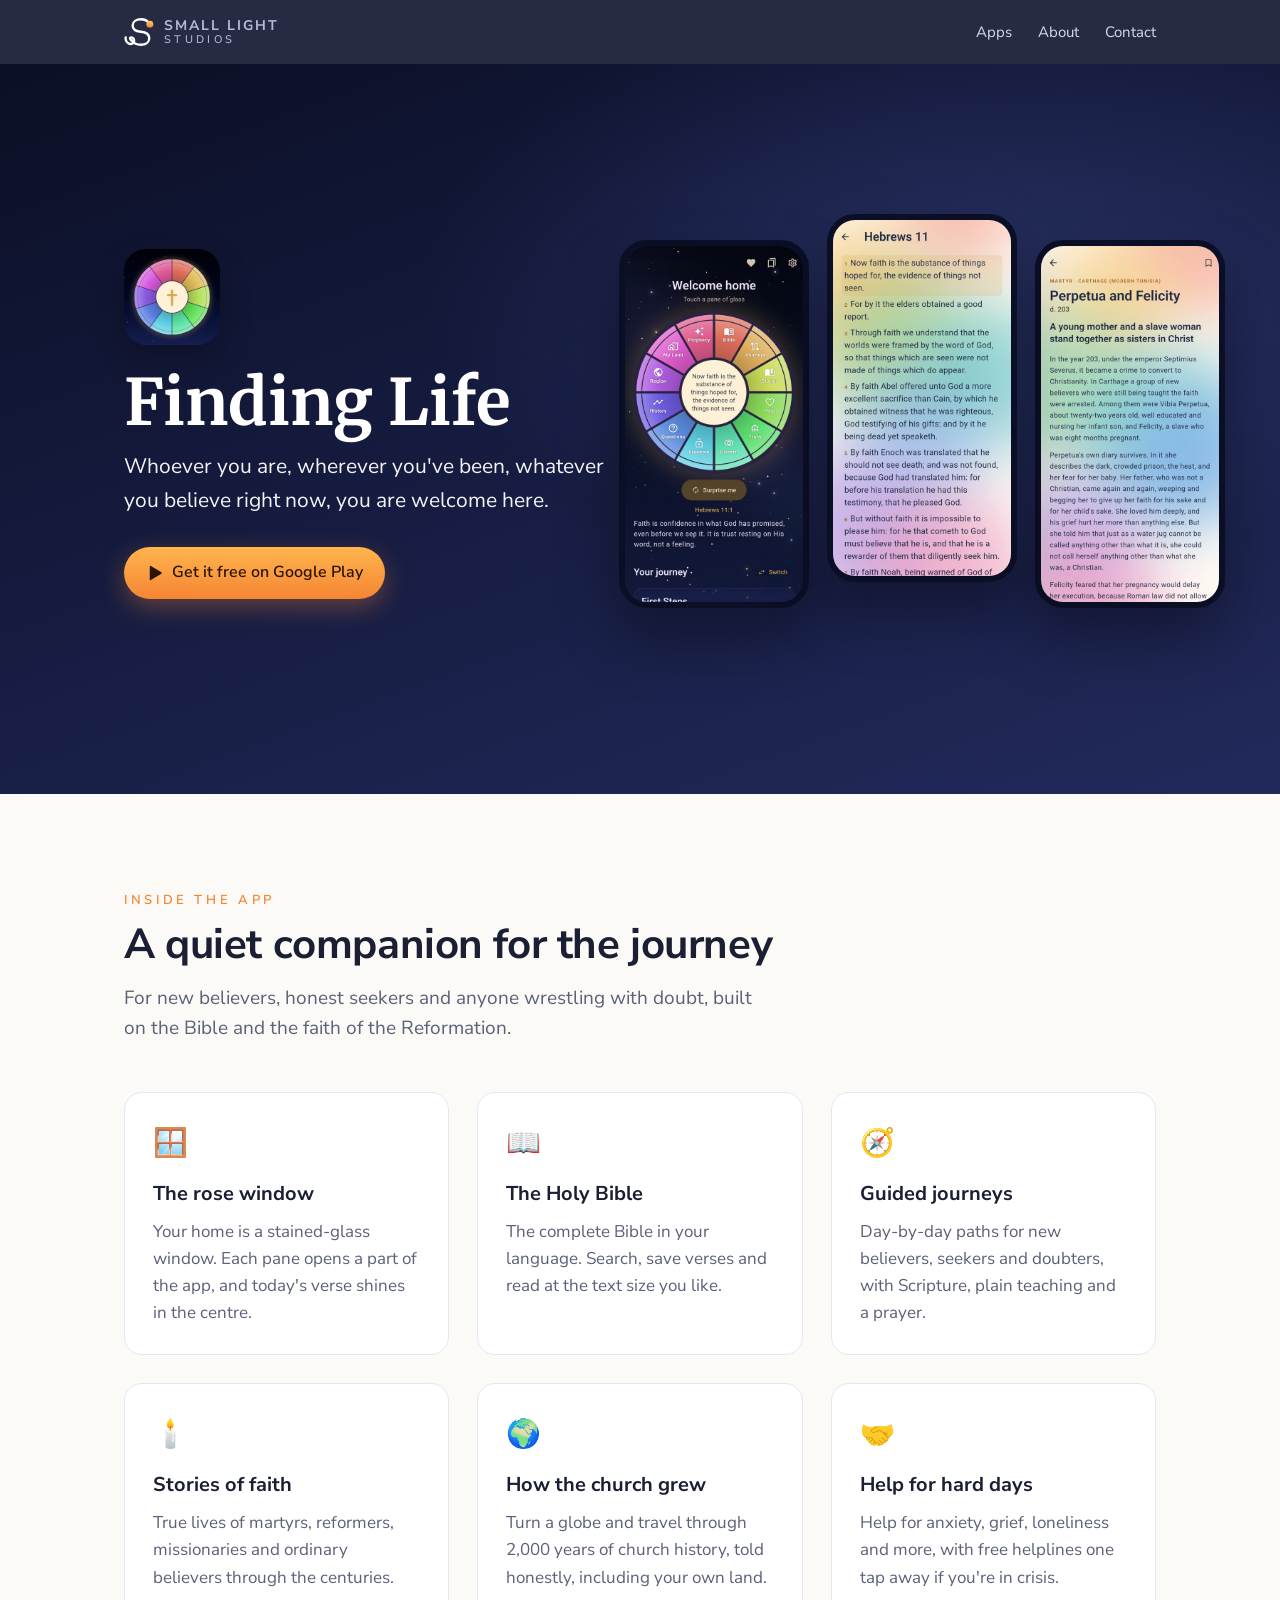
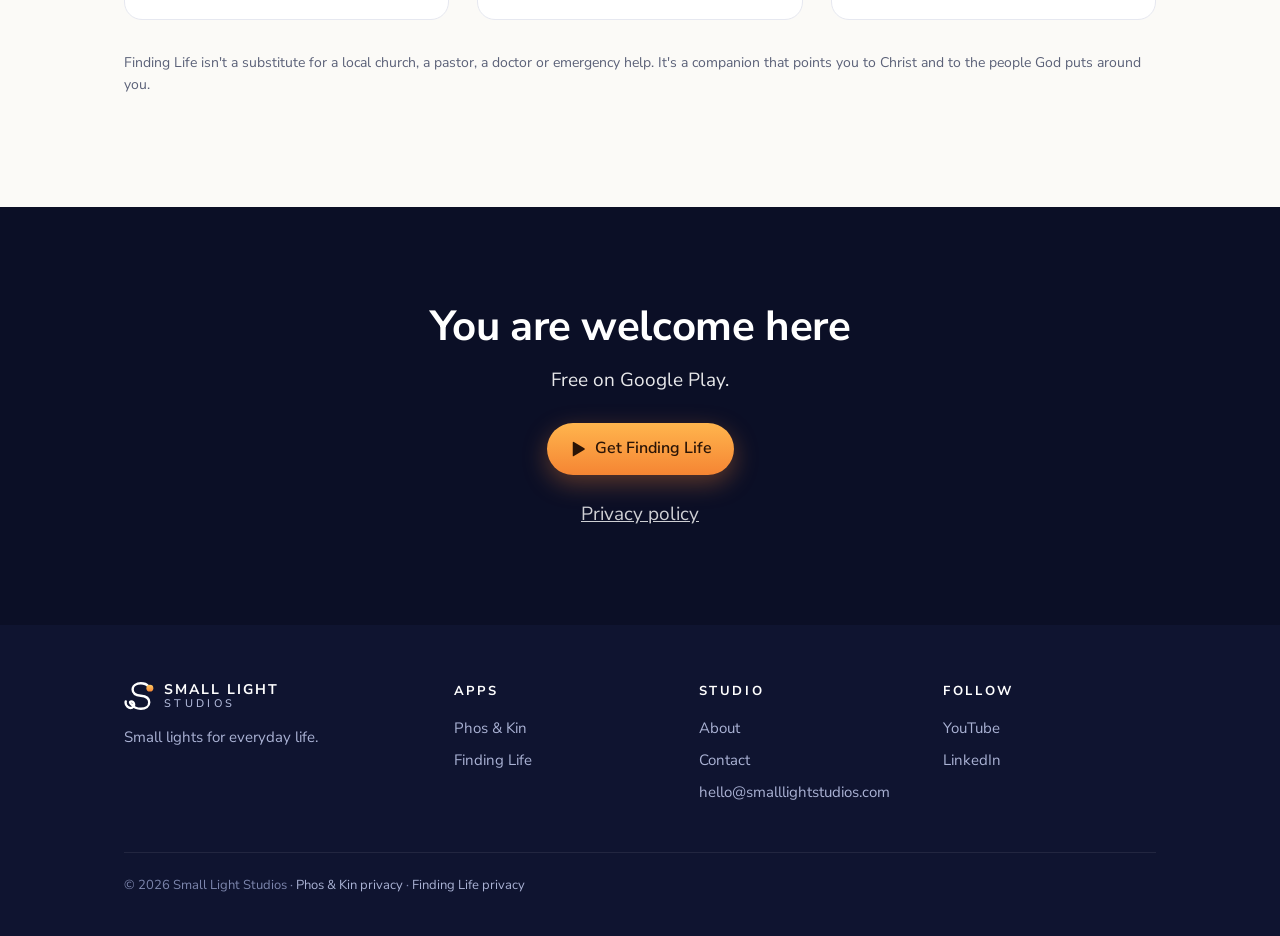
==== findinglife/index.html @ a3d08d5d "New site design: studio home, Phos & Kin and Finding Life pages, shared style, self-hosted fonts (OF" ====
<!doctype html>
<html lang="en">
<head>
<meta charset="utf-8">
<meta name="viewport" content="width=device-width, initial-scale=1">
<title>Finding Life: a quiet Bible companion for new believers and seekers</title>
<meta name="description" content="Finding Life is a quiet companion for new believers, honest seekers and anyone wrestling with doubt. Free on Google Play.">
<meta name="p:domain_verify" content="897a5ddaa8d560fddc6f5e8c36b38c08"/>
<link rel="icon" href="/findinglife/icon.png">
<link rel="apple-touch-icon" href="/apple-touch-icon.png">
<link rel="stylesheet" href="/assets/site.css">
<meta property="og:type" content="website">
<meta property="og:url" content="https://smalllightstudios.com/findinglife/">
<meta property="og:title" content="Finding Life: a quiet Bible companion for new believers and seekers">
<meta property="og:description" content="Finding Life is a quiet companion for new believers, honest seekers and anyone wrestling with doubt. Free on Google Play.">
<meta property="og:image" content="https://smalllightstudios.com/findinglife/cover.jpg">
<meta name="twitter:card" content="summary_large_image">
</head>
<body>
<header class="top"><div class="wrap">
  <a class="brand" href="/"><svg aria-hidden="true" xmlns="http://www.w3.org/2000/svg" viewBox="44 66 278 268" role="img" aria-label="Small Light Studios">
  <defs><linearGradient id="sl-amber" x1="0" y1="0" x2="0" y2="1"><stop offset="0" stop-color="#FFCC66"/><stop offset="1" stop-color="#F58533"/></linearGradient></defs>
  <path d="M60,250 C52,290 90,320 120,308 C150,296 138,250 112,250 C92,250 100,272 118,282 C135,305 162,318 200,318 C245,318 278,296 278,258 C278,218 242,202 200,198 C158,194 124,178 124,140 C124,102 160,82 200,82 C235,82 258,95 270,110" fill="none" stroke="currentColor" stroke-width="22" stroke-linecap="round" stroke-linejoin="round"/>
  <circle cx="283.7" cy="127.2" r="32" fill="url(#sl-amber)"/>
</svg>
<span style="display:flex;flex-direction:column;line-height:1.15"><b>SMALL LIGHT</b><span>STUDIOS</span></span></a>
  <nav><a href="/#apps" class="keep">Apps</a><a href="/#about">About</a><a href="/#contact">Contact</a></nav>
</div></header>

<section class="p-hero life"><div class="wrap">
  <div>
    <img class="icon" src="/findinglife/icon.png" alt="Finding Life icon">
    <h1>Finding Life</h1>
    <p class="lead">Whoever you are, wherever you've been, whatever you believe right now, you are welcome here.</p>
    <a class="btn btn-amber" href="https://play.google.com/store/apps/details?id=com.rufusam.finding_life"><svg viewBox="0 0 24 24" aria-hidden="true"><path fill="currentColor" d="M5 3.5v17a1 1 0 0 0 1.5.86l14-8.5a1 1 0 0 0 0-1.72l-14-8.5A1 1 0 0 0 5 3.5z"/></svg> Get it free on Google Play</a>
  </div>
  <div class="art phones">
    <img src="/findinglife/home.jpg" alt="The rose window home screen">
    <img src="/findinglife/6-bible.jpg" alt="Reading the Bible">
    <img src="/findinglife/4-story.jpg" alt="A story of faith">
  </div>
</div></section>

<section><div class="wrap">
  <p class="kicker">Inside the app</p>
  <h2>A quiet companion for the journey</h2>
  <p class="sub">For new believers, honest seekers and anyone wrestling with doubt, built on the Bible and the faith of the Reformation.</p>
  <div class="features">
    <div class="feature"><div class="emoji">🪟</div><h3>The rose window</h3><p>Your home is a stained-glass window. Each pane opens a part of the app, and today's verse shines in the centre.</p></div>
    <div class="feature"><div class="emoji">📖</div><h3>The Holy Bible</h3><p>The complete Bible in your language. Search, save verses and read at the text size you like.</p></div>
    <div class="feature"><div class="emoji">🧭</div><h3>Guided journeys</h3><p>Day-by-day paths for new believers, seekers and doubters, with Scripture, plain teaching and a prayer.</p></div>
    <div class="feature"><div class="emoji">🕯️</div><h3>Stories of faith</h3><p>True lives of martyrs, reformers, missionaries and ordinary believers through the centuries.</p></div>
    <div class="feature"><div class="emoji">🌍</div><h3>How the church grew</h3><p>Turn a globe and travel through 2,000 years of church history, told honestly, including your own land.</p></div>
    <div class="feature"><div class="emoji">🤝</div><h3>Help for hard days</h3><p>Help for anxiety, grief, loneliness and more, with free helplines one tap away if you're in crisis.</p></div>
  </div>
  <p class="note" style="margin-top:32px">Finding Life isn't a substitute for a local church, a pastor, a doctor or emergency help. It's a companion that points you to Christ and to the people God puts around you.</p>
</div></section>

<section class="band life"><div class="wrap">
  <h2>You are welcome here</h2>
  <p>Free on Google Play.</p>
  <a class="btn btn-amber" href="https://play.google.com/store/apps/details?id=com.rufusam.finding_life"><svg viewBox="0 0 24 24" aria-hidden="true"><path fill="currentColor" d="M5 3.5v17a1 1 0 0 0 1.5.86l14-8.5a1 1 0 0 0 0-1.72l-14-8.5A1 1 0 0 0 5 3.5z"/></svg> Get Finding Life</a>
  <p class="note" style="color:#fff;opacity:.8;margin:24px 0 0"><a href="https://rufus-sam.github.io/finding-life-privacy/">Privacy policy</a></p>
</div></section>
<footer><div class="wrap">
  <div class="cols">
    <div><a class="brand" href="/"><svg aria-hidden="true" xmlns="http://www.w3.org/2000/svg" viewBox="44 66 278 268" role="img" aria-label="Small Light Studios">
  <defs><linearGradient id="sl-amber" x1="0" y1="0" x2="0" y2="1"><stop offset="0" stop-color="#FFCC66"/><stop offset="1" stop-color="#F58533"/></linearGradient></defs>
  <path d="M60,250 C52,290 90,320 120,308 C150,296 138,250 112,250 C92,250 100,272 118,282 C135,305 162,318 200,318 C245,318 278,296 278,258 C278,218 242,202 200,198 C158,194 124,178 124,140 C124,102 160,82 200,82 C235,82 258,95 270,110" fill="none" stroke="currentColor" stroke-width="22" stroke-linecap="round" stroke-linejoin="round"/>
  <circle cx="283.7" cy="127.2" r="32" fill="url(#sl-amber)"/>
</svg>
<span style="display:flex;flex-direction:column;line-height:1.15"><b style="color:#fff">SMALL LIGHT</b><span>STUDIOS</span></span></a>
      <p style="margin:0">Small lights for everyday life.</p></div>
    <div><h4>Apps</h4><a href="/phosandkin/">Phos &amp; Kin</a><a href="/findinglife/">Finding Life</a></div>
    <div><h4>Studio</h4><a href="/#about">About</a><a href="/#contact">Contact</a><a href="mailto:hello@smalllightstudios.com">hello@smalllightstudios.com</a></div>
    <div><h4>Follow</h4><a href="https://www.youtube.com/@small-light-studios">YouTube</a><a href="https://www.linkedin.com/company/144087423/">LinkedIn</a></div>
  </div>
  <div class="fine">© 2026 Small Light Studios · <a href="https://rufus-sam.github.io/phos-and-kin-privacy/" style="display:inline">Phos &amp; Kin privacy</a> · <a href="https://rufus-sam.github.io/finding-life-privacy/" style="display:inline">Finding Life privacy</a></div>
</div></footer>
</body>
</html>
---- assets/site.css ----
/* Fonts: Nunito Sans and Merriweather (SIL Open Font License 1.1, see assets/fonts/), self-hosted. */
@font-face { font-family: "Nunito Sans"; src: url("/assets/fonts/nunito-sans-latin-wght-normal.woff2") format("woff2"); font-weight: 200 1000; font-display: swap; }
@font-face { font-family: "Merriweather"; src: url("/assets/fonts/merriweather-latin-wght-normal.woff2") format("woff2"); font-weight: 300 900; font-display: swap; }
:root {
  --navy: #141a33; --navy-2: #1e2650; --ink: #1b1f33; --muted: #5b6178; --line: #e6e8f0;
  --amber: #ffb54d; --amber-2: #f58533; --paper: #fbfaf7;
  --ember-1: #9e213d; --ember-2: #f25c54; --ember-3: #ffb352;
  --night-1: #0b0f26; --night-2: #222a5c;
  --radius: 22px; --max: 1080px;
  --sans: "Nunito Sans", system-ui, -apple-system, "Segoe UI", sans-serif;
  --serif: "Merriweather", Georgia, serif;
}
* { box-sizing: border-box; }
html { scroll-behavior: smooth; }
body { margin: 0; font: 17px/1.6 var(--sans); color: var(--ink); background: var(--paper); -webkit-font-smoothing: antialiased; }
a { color: inherit; }
img { max-width: 100%; display: block; }
.wrap { max-width: var(--max); margin: 0 auto; padding: 0 24px; }

/* Top bar */
.top { position: sticky; top: 0; z-index: 10; background: rgba(20, 26, 51, .92); backdrop-filter: blur(10px); color: #fff; }
.top .wrap { display: flex; align-items: center; justify-content: space-between; height: 64px; }
.brand { display: flex; align-items: center; gap: 10px; text-decoration: none; }
.brand svg { width: 30px; height: 30px; color: #fff; }
.brand b { font-weight: 700; letter-spacing: .14em; font-size: 14px; }
.brand span { font-weight: 500; letter-spacing: .3em; font-size: 11px; color: #b3bbdb; }
.top nav a { text-decoration: none; margin-left: 26px; font-size: 15px; color: #d6dbf0; }
.top nav a:hover { color: #fff; }

/* Buttons */
.btn { display: inline-flex; align-items: center; gap: 8px; padding: 13px 22px; border-radius: 999px; font-weight: 600; font-size: 16px; text-decoration: none; transition: transform .15s ease, box-shadow .15s ease; }
.btn:hover { transform: translateY(-1px); }
.btn-amber { background: linear-gradient(180deg, var(--amber), var(--amber-2)); color: #2a1406; box-shadow: 0 8px 24px rgba(245, 133, 51, .35); }
.btn-ghost { border: 1.5px solid rgba(255,255,255,.35); color: #fff; }
.btn-white { background: #fff; color: var(--ember-1); box-shadow: 0 8px 24px rgba(0,0,0,.18); }
.btn-dark { background: var(--navy); color: #fff; }
.btn svg { width: 18px; height: 18px; }

/* Studio hero */
.hero { position: relative; overflow: hidden; color: #fff; background: radial-gradient(1200px 600px at 80% 20%, #2b3570 0%, transparent 60%), linear-gradient(160deg, var(--navy) 0%, var(--navy-2) 100%); }
.hero .wrap { display: grid; grid-template-columns: 1.2fr 1fr; align-items: center; gap: 40px; padding-top: 96px; padding-bottom: 110px; }
.eyebrow { font-size: 13px; font-weight: 600; letter-spacing: .28em; text-transform: uppercase; color: var(--amber); margin: 0 0 18px; }
.hero h1 { font-size: clamp(40px, 6vw, 68px); line-height: 1.05; margin: 0 0 22px; letter-spacing: -.02em; }
.hero p.lead { font-size: 20px; color: #cfd5ee; max-width: 32rem; margin: 0 0 34px; }
.hero .cta { display: flex; gap: 14px; flex-wrap: wrap; }
.hero-mark { position: relative; justify-self: center; width: min(380px, 80vw); aspect-ratio: 1; }
.hero-mark::before { content: ""; position: absolute; inset: 8%; border-radius: 50%; background: radial-gradient(circle at 70% 30%, rgba(255,181,77,.35), transparent 60%); filter: blur(10px); }
.hero-mark svg { position: relative; width: 100%; height: 100%; color: #fff; }

/* Sections */
section { padding: 96px 0; }
.kicker { font-size: 13px; font-weight: 600; letter-spacing: .28em; text-transform: uppercase; color: var(--amber-2); margin: 0 0 10px; }
h2 { font-size: clamp(30px, 4vw, 42px); line-height: 1.15; margin: 0 0 14px; letter-spacing: -.01em; }
.sub { color: var(--muted); font-size: 19px; max-width: 40rem; margin: 0 0 48px; }

/* Product cards */
.products { display: grid; grid-template-columns: 1fr 1fr; gap: 28px; }
.card { position: relative; border-radius: var(--radius); padding: 36px; color: #fff; overflow: hidden; display: flex; flex-direction: column; min-height: 420px; box-shadow: 0 20px 50px rgba(20, 26, 51, .18); }
.card.phos { background: linear-gradient(135deg, var(--ember-1), var(--ember-2) 55%, var(--ember-3)); }
.card.life { background: radial-gradient(500px 300px at 85% 10%, rgba(255,255,255,.08), transparent 60%), linear-gradient(160deg, var(--night-1), var(--night-2)); }
.card .icon { width: 84px; height: 84px; border-radius: 20px; box-shadow: 0 10px 24px rgba(0,0,0,.25); margin-bottom: 26px; }
.card h3 { font-family: var(--serif); font-size: 32px; margin: 0 0 6px; }
.card .tag { font-size: 18px; opacity: .95; margin: 0 0 16px; }
.card p { margin: 0 0 24px; opacity: .88; }
.card .actions { margin-top: auto; display: flex; gap: 12px; flex-wrap: wrap; }
.card .more { color: #fff; font-weight: 600; text-decoration: none; padding: 13px 4px; }
.card .more:hover { text-decoration: underline; }

/* Principles */
.principles { background: #fff; border-top: 1px solid var(--line); border-bottom: 1px solid var(--line); }
.grid3 { display: grid; grid-template-columns: repeat(3, 1fr); gap: 36px; }
.principle .num { width: 44px; height: 44px; border-radius: 12px; display: grid; place-items: center; background: var(--navy); color: var(--amber); font-weight: 700; margin-bottom: 18px; }
.principle h3 { font-size: 21px; margin: 0 0 8px; }
.principle p { color: var(--muted); margin: 0; }

/* Story band */
.story { background: var(--navy); color: #fff; }
.story .wrap { display: grid; grid-template-columns: 220px 1fr; gap: 56px; align-items: center; }
.story svg { width: 220px; height: 220px; color: #fff; }
.story h2 { color: #fff; }
.story p { color: #cfd5ee; font-size: 19px; margin: 0; max-width: 40rem; }

/* Contact */
.contact { text-align: center; }
.contact .sub { margin-left: auto; margin-right: auto; }

/* Footer */
footer { background: #0f1430; color: #aab2d4; font-size: 15px; padding: 56px 0 40px; }
footer .cols { display: grid; grid-template-columns: 1.4fr 1fr 1fr 1fr; gap: 32px; }
footer h4 { color: #fff; font-size: 13px; letter-spacing: .2em; text-transform: uppercase; margin: 0 0 14px; }
footer a { display: block; text-decoration: none; margin: 0 0 8px; color: #aab2d4; }
footer a:hover { color: #fff; }
footer .brand { margin-bottom: 14px; }
footer .fine { border-top: 1px solid rgba(255,255,255,.08); margin-top: 40px; padding-top: 22px; font-size: 13px; color: #7d86ad; }

/* Product pages */
.p-hero { color: #fff; }
.p-hero.phos { background: linear-gradient(135deg, var(--ember-1), var(--ember-2) 55%, var(--ember-3)); }
.p-hero.life { background: radial-gradient(900px 500px at 75% 30%, rgba(120,140,255,.18), transparent 60%), linear-gradient(160deg, var(--night-1), var(--night-2)); }
.p-hero .wrap { display: grid; grid-template-columns: 1.1fr 1fr; gap: 48px; align-items: center; padding-top: 80px; padding-bottom: 90px; }
.p-hero .icon { width: 96px; height: 96px; border-radius: 22px; box-shadow: 0 12px 30px rgba(0,0,0,.25); margin-bottom: 24px; }
.p-hero h1 { font-family: var(--serif); font-size: clamp(44px, 6vw, 64px); line-height: 1.05; margin: 0 0 14px; }
.p-hero .lead { font-size: 21px; opacity: .95; margin: 0 0 30px; max-width: 30rem; }
.p-hero .art { justify-self: center; }
.p-hero .art img { border-radius: 28px; box-shadow: 0 30px 60px rgba(0,0,0,.35); }
.phones { display: flex; gap: 18px; justify-content: center; }
.phones img { width: 190px; border-radius: 24px; border: 6px solid #0b0f26; box-shadow: 0 24px 50px rgba(0,0,0,.4); }
.phones img:nth-child(2) { transform: translateY(-26px); }
.features { display: grid; grid-template-columns: repeat(3, 1fr); gap: 28px; }
.feature { background: #fff; border: 1px solid var(--line); border-radius: 18px; padding: 28px; }
.feature .emoji { font-size: 28px; margin-bottom: 12px; }
.feature h3 { font-size: 20px; margin: 0 0 8px; }
.feature p { color: var(--muted); margin: 0; }
.band { text-align: center; }
.band.phos { background: linear-gradient(135deg, var(--ember-1), var(--ember-2)); color: #fff; }
.band.life { background: var(--night-1); color: #fff; }
.band h2 { color: #fff; }
.band p { opacity: .9; margin: 0 0 28px; font-size: 19px; }
.socials { display: flex; gap: 10px; justify-content: center; flex-wrap: wrap; margin-top: 28px; }
.socials a { padding: 9px 16px; border-radius: 999px; background: rgba(255,255,255,.14); color: #fff; text-decoration: none; font-size: 15px; }
.socials a:hover { background: rgba(255,255,255,.24); }
.note { font-size: 14px; color: var(--muted); }

@media (max-width: 860px) {
  .top nav a:not(.keep) { display: none; }
  .hero .wrap, .p-hero .wrap, .story .wrap { grid-template-columns: 1fr; padding-top: 56px; padding-bottom: 64px; }
  .hero-mark { width: 140px; order: -1; justify-self: start; margin-bottom: -8px; }
  .hero .wrap { padding-top: 40px; padding-bottom: 56px; gap: 20px; }
  .hero h1 { font-size: 40px; }
  .hero p.lead { font-size: 18px; }
  .p-hero .wrap { padding-top: 40px; padding-bottom: 56px; gap: 32px; }
  .p-hero .icon { width: 72px; height: 72px; margin-bottom: 16px; }
  .p-hero .lead { font-size: 18px; }
  .products, .grid3, .features { grid-template-columns: 1fr; }
  footer .cols { grid-template-columns: 1fr 1fr; }
  section { padding: 64px 0; }
  .story svg { width: 120px; height: 120px; }
  .phones img { width: 30%; }
}
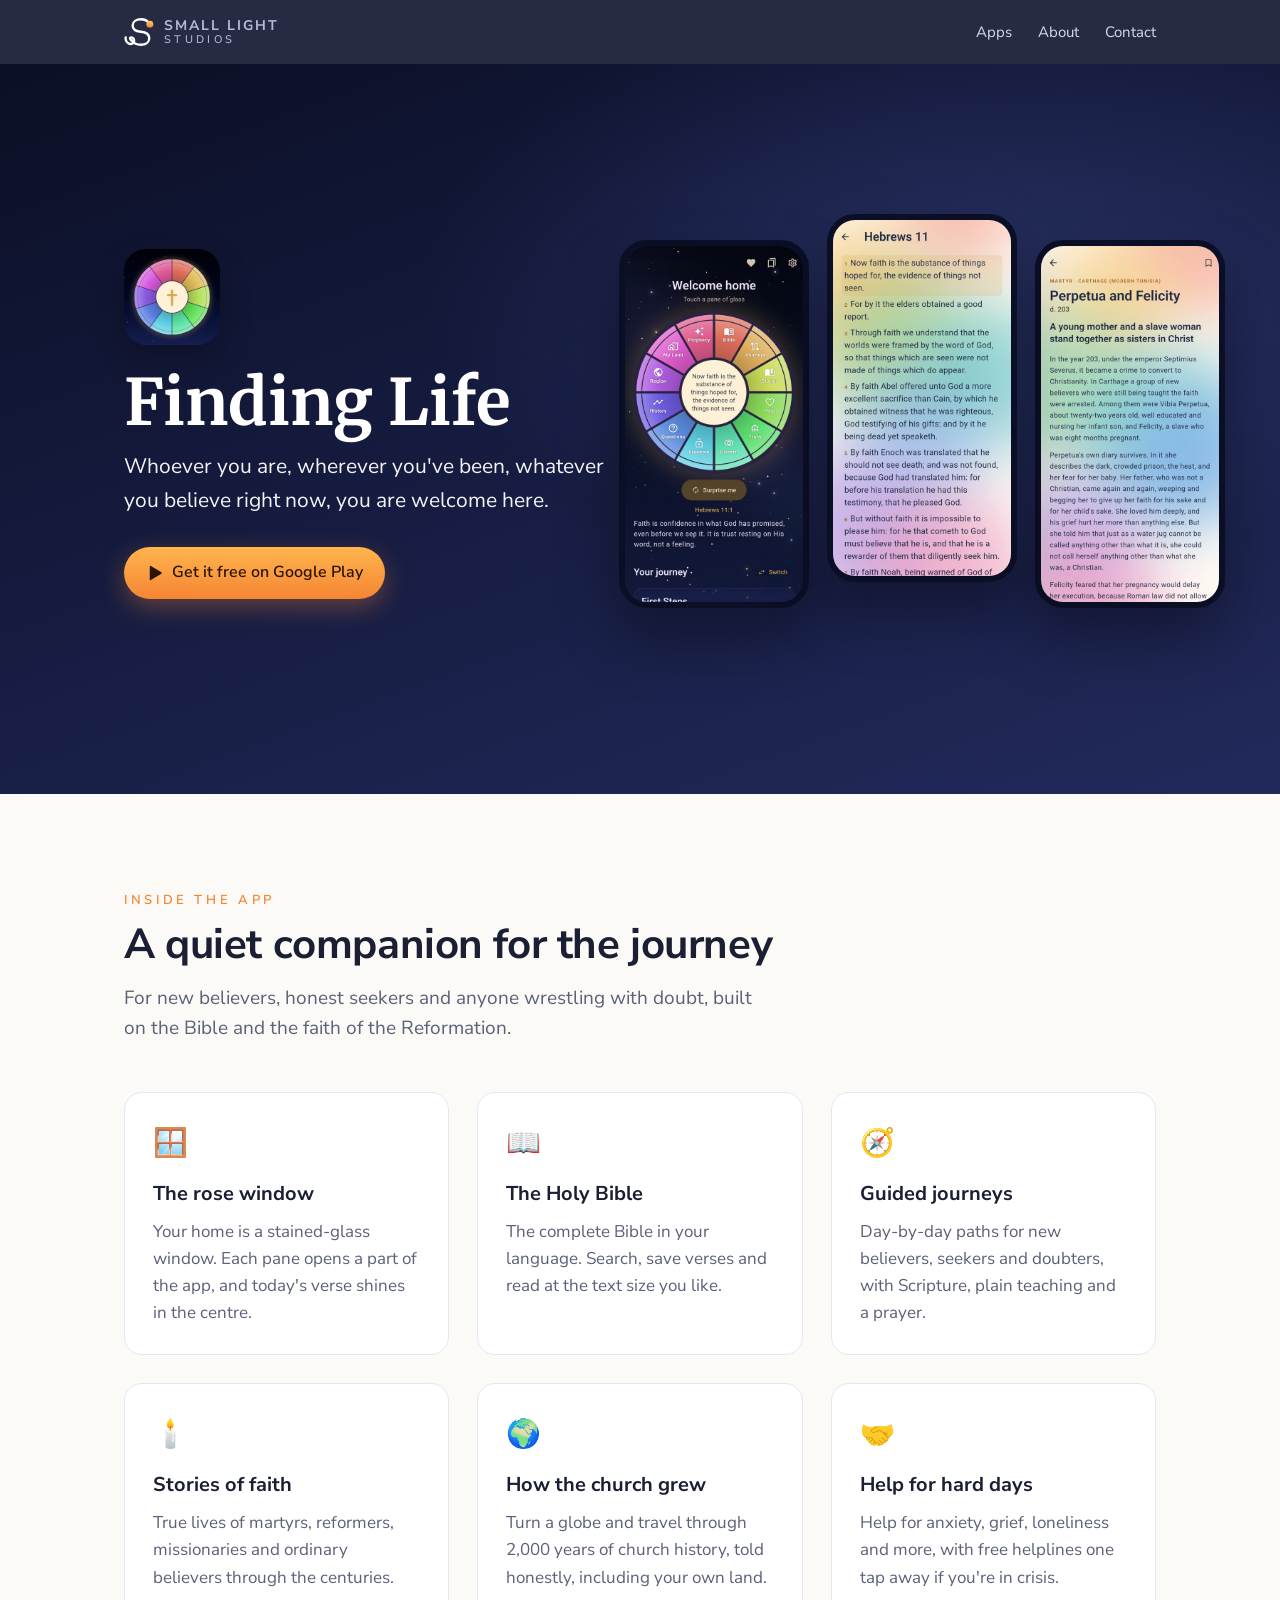
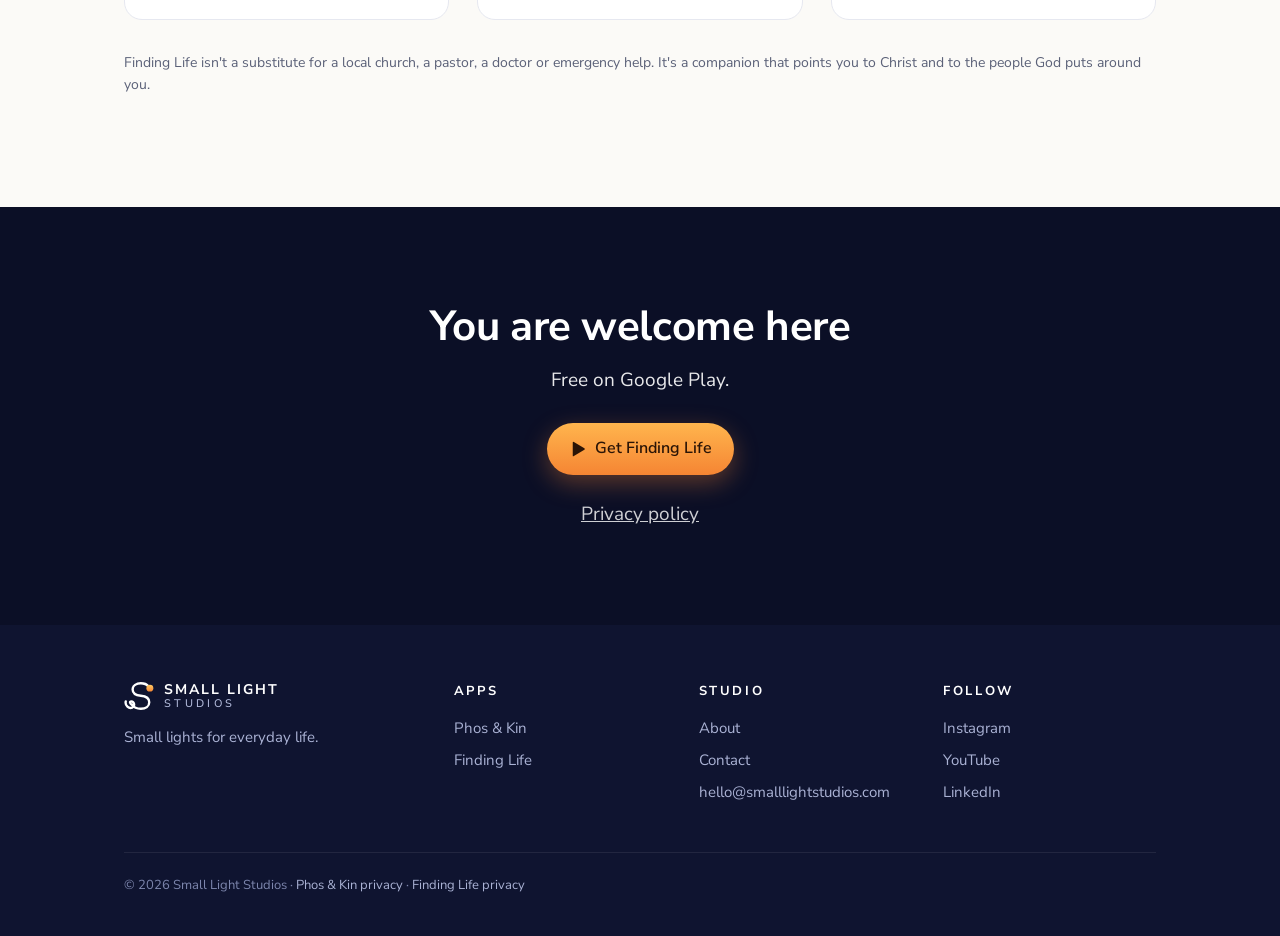
==== commit 0e29d2a4: "Footer: studio Instagram" ====
--- a/findinglife/index.html
+++ b/findinglife/index.html
@@ -60,7 +60,7 @@
   <h2>You are welcome here</h2>
   <p>Free on Google Play.</p>
   <a class="btn btn-amber" href="https://play.google.com/store/apps/details?id=com.rufusam.finding_life"><svg viewBox="0 0 24 24" aria-hidden="true"><path fill="currentColor" d="M5 3.5v17a1 1 0 0 0 1.5.86l14-8.5a1 1 0 0 0 0-1.72l-14-8.5A1 1 0 0 0 5 3.5z"/></svg> Get Finding Life</a>
-  <p class="note" style="color:#fff;opacity:.8;margin:24px 0 0"><a href="https://rufus-sam.github.io/finding-life-privacy/">Privacy policy</a></p>
+  <p class="note" style="color:#fff;opacity:.8;margin:24px 0 0"><a href="/findinglife/privacy/">Privacy policy</a></p>
 </div></section>
 <footer><div class="wrap">
   <div class="cols">
@@ -73,9 +73,9 @@
       <p style="margin:0">Small lights for everyday life.</p></div>
     <div><h4>Apps</h4><a href="/phosandkin/">Phos &amp; Kin</a><a href="/findinglife/">Finding Life</a></div>
     <div><h4>Studio</h4><a href="/#about">About</a><a href="/#contact">Contact</a><a href="mailto:hello@smalllightstudios.com">hello@smalllightstudios.com</a></div>
-    <div><h4>Follow</h4><a href="https://www.youtube.com/@small-light-studios">YouTube</a><a href="https://www.linkedin.com/company/144087423/">LinkedIn</a></div>
+    <div><h4>Follow</h4><a href="https://www.instagram.com/small_light_studios/">Instagram</a><a href="https://www.youtube.com/@small-light-studios">YouTube</a><a href="https://www.linkedin.com/company/144087423/">LinkedIn</a></div>
   </div>
-  <div class="fine">© 2026 Small Light Studios · <a href="https://rufus-sam.github.io/phos-and-kin-privacy/" style="display:inline">Phos &amp; Kin privacy</a> · <a href="https://rufus-sam.github.io/finding-life-privacy/" style="display:inline">Finding Life privacy</a></div>
+  <div class="fine">© 2026 Small Light Studios · <a href="/phosandkin/privacy/" style="display:inline">Phos &amp; Kin privacy</a> · <a href="/findinglife/privacy/" style="display:inline">Finding Life privacy</a></div>
 </div></footer>
 </body>
 </html>
--- a/assets/site.css
+++ b/assets/site.css
@@ -121,6 +121,17 @@
 .socials a:hover { background: rgba(255,255,255,.24); }
 .note { font-size: 14px; color: var(--muted); }
 
+/* Long-form documents (privacy policies) */
+.doc { max-width: 760px; }
+.doc h1 { font-size: clamp(30px, 4vw, 40px); margin: 0 0 12px; }
+.doc h2 { font-size: 24px; margin: 36px 0 10px; }
+.doc h3 { font-size: 19px; margin: 24px 0 8px; }
+.doc p, .doc li { color: #2e3348; }
+.doc a { color: var(--amber-2); }
+.doc table { border-collapse: collapse; width: 100%; margin: 16px 0; font-size: 15px; }
+.doc th, .doc td { border: 1px solid var(--line); padding: 8px 10px; text-align: left; vertical-align: top; }
+.doc code { background: #f0f1f6; padding: 1px 5px; border-radius: 5px; font-size: .9em; }
+
 @media (max-width: 860px) {
   .top nav a:not(.keep) { display: none; }
   .hero .wrap, .p-hero .wrap, .story .wrap { grid-template-columns: 1fr; padding-top: 56px; padding-bottom: 64px; }
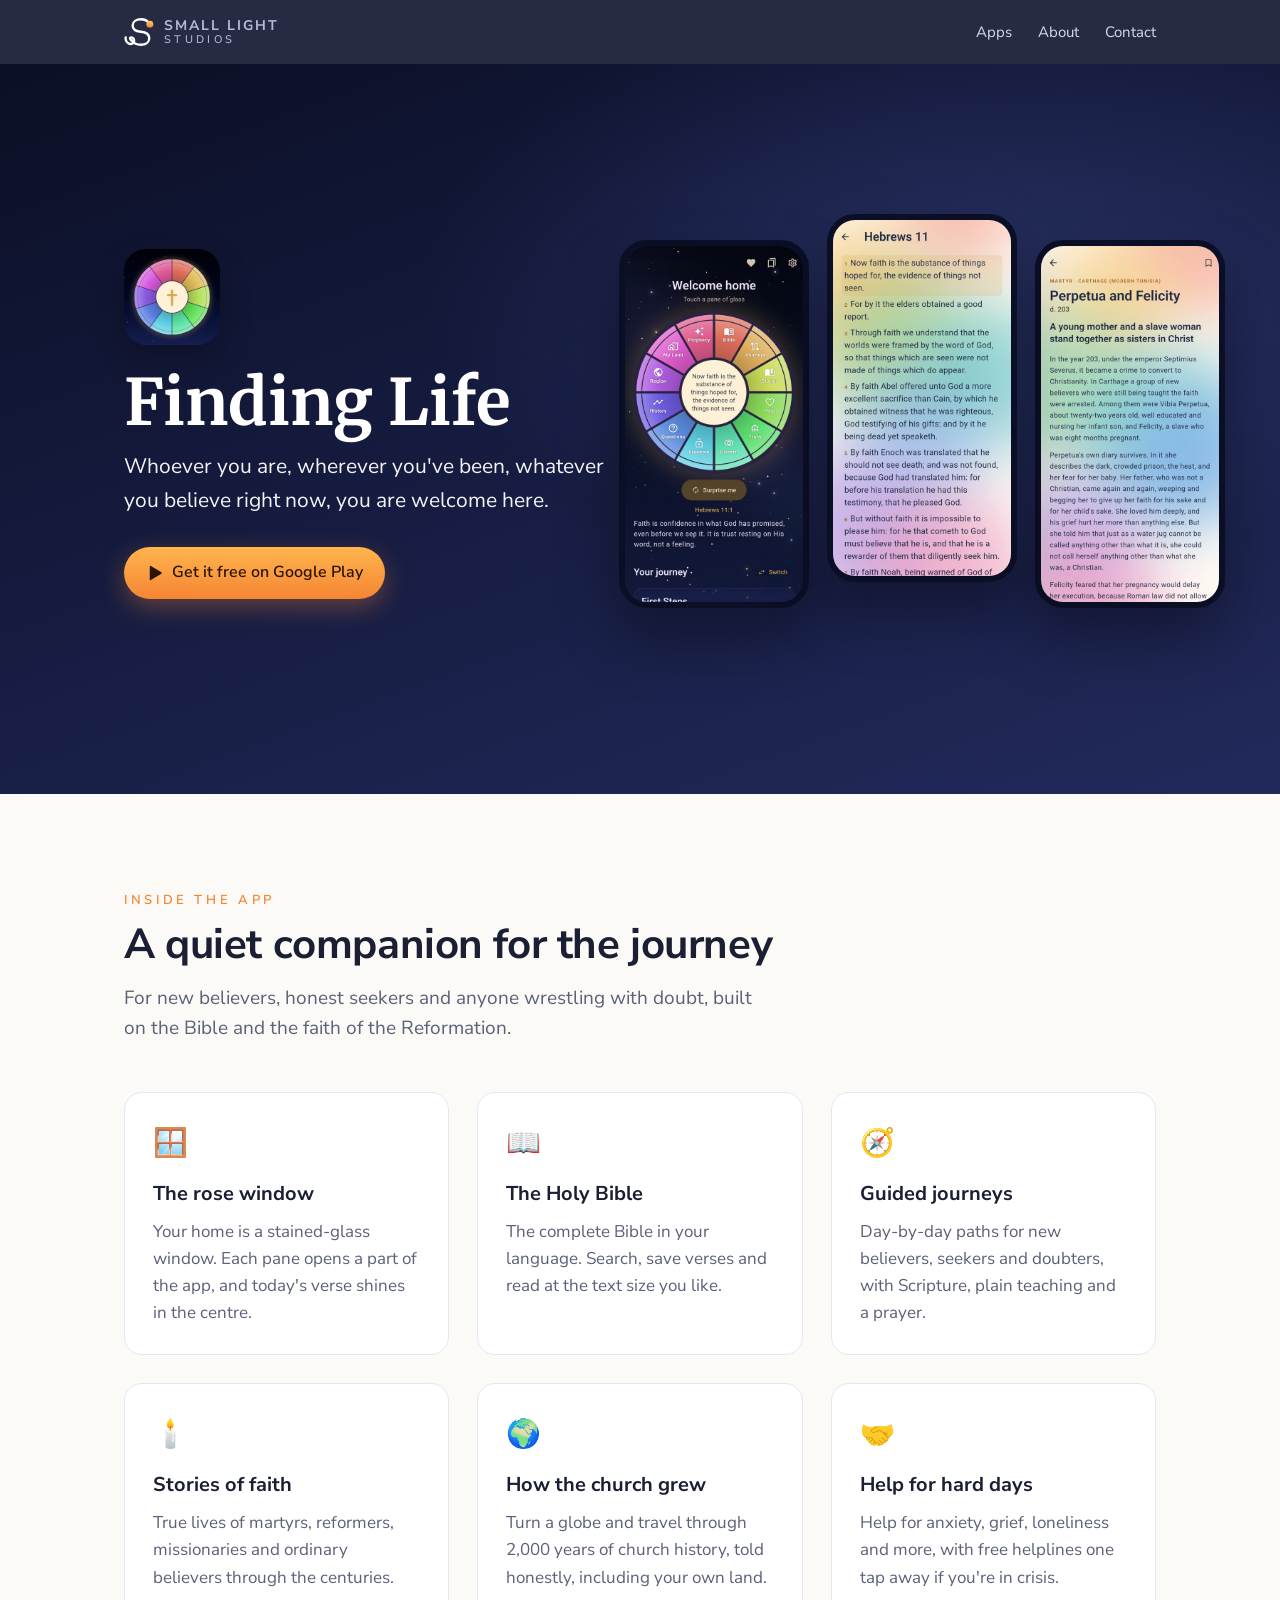
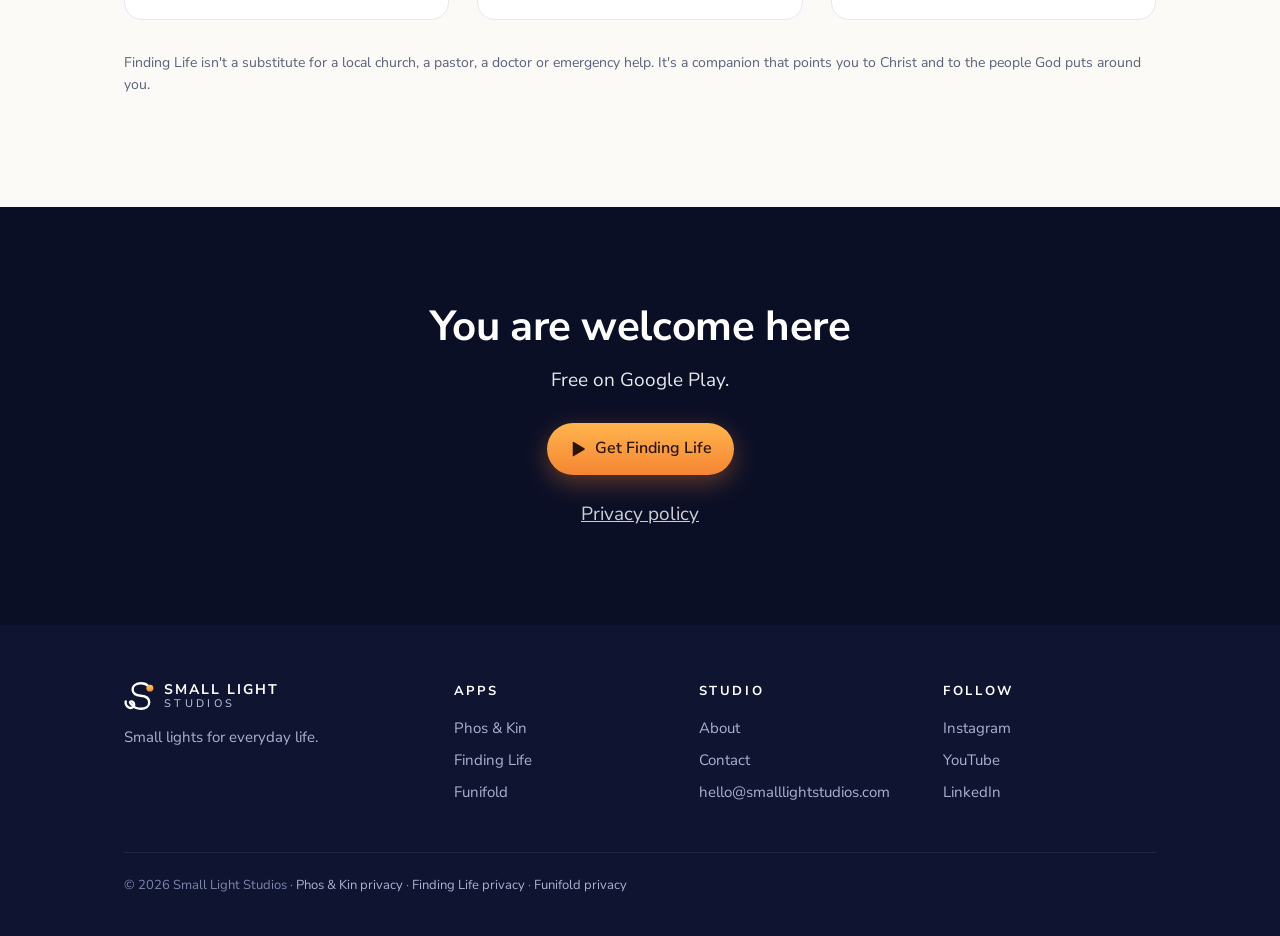
==== commit c4adb635: "Add Funifold (third app): home card, /funifold page with screenshots, privacy policy; footer links; " ====
--- a/findinglife/index.html
+++ b/findinglife/index.html
@@ -71,11 +71,11 @@
 </svg>
 <span style="display:flex;flex-direction:column;line-height:1.15"><b style="color:#fff">SMALL LIGHT</b><span>STUDIOS</span></span></a>
       <p style="margin:0">Small lights for everyday life.</p></div>
-    <div><h4>Apps</h4><a href="/phosandkin/">Phos &amp; Kin</a><a href="/findinglife/">Finding Life</a></div>
+    <div><h4>Apps</h4><a href="/phosandkin/">Phos &amp; Kin</a><a href="/findinglife/">Finding Life</a><a href="/funifold/">Funifold</a></div>
     <div><h4>Studio</h4><a href="/#about">About</a><a href="/#contact">Contact</a><a href="mailto:hello@smalllightstudios.com">hello@smalllightstudios.com</a></div>
     <div><h4>Follow</h4><a href="https://www.instagram.com/small_light_studios/">Instagram</a><a href="https://www.youtube.com/@small-light-studios">YouTube</a><a href="https://www.linkedin.com/company/144087423/">LinkedIn</a></div>
   </div>
-  <div class="fine">© 2026 Small Light Studios · <a href="/phosandkin/privacy/" style="display:inline">Phos &amp; Kin privacy</a> · <a href="/findinglife/privacy/" style="display:inline">Finding Life privacy</a></div>
+  <div class="fine">© 2026 Small Light Studios · <a href="/phosandkin/privacy/" style="display:inline">Phos &amp; Kin privacy</a> · <a href="/findinglife/privacy/" style="display:inline">Finding Life privacy</a> · <a href="/funifold/privacy/" style="display:inline">Funifold privacy</a></div>
 </div></footer>
 </body>
 </html>
--- a/assets/site.css
+++ b/assets/site.css
@@ -30,6 +30,7 @@
 /* Buttons */
 .btn { display: inline-flex; align-items: center; gap: 8px; padding: 13px 22px; border-radius: 999px; font-weight: 600; font-size: 16px; text-decoration: none; transition: transform .15s ease, box-shadow .15s ease; }
 .btn:hover { transform: translateY(-1px); }
+.btn-soon { background: rgba(255,255,255,.18); color: #fff; border: 1.5px solid rgba(255,255,255,.6); cursor: default; }
 .btn-amber { background: linear-gradient(180deg, var(--amber), var(--amber-2)); color: #2a1406; box-shadow: 0 8px 24px rgba(245, 133, 51, .35); }
 .btn-ghost { border: 1.5px solid rgba(255,255,255,.35); color: #fff; }
 .btn-white { background: #fff; color: var(--ember-1); box-shadow: 0 8px 24px rgba(0,0,0,.18); }
@@ -54,9 +55,11 @@
 .sub { color: var(--muted); font-size: 19px; max-width: 40rem; margin: 0 0 48px; }
 
 /* Product cards */
-.products { display: grid; grid-template-columns: 1fr 1fr; gap: 28px; }
+.products { display: grid; grid-template-columns: repeat(3, 1fr); gap: 24px; }
+.products .card { padding: 30px; }
 .card { position: relative; border-radius: var(--radius); padding: 36px; color: #fff; overflow: hidden; display: flex; flex-direction: column; min-height: 420px; box-shadow: 0 20px 50px rgba(20, 26, 51, .18); }
 .card.phos { background: linear-gradient(135deg, var(--ember-1), var(--ember-2) 55%, var(--ember-3)); }
+.card.fun { background: linear-gradient(170deg, #2f7fd6, #5bbcf5 70%, #6fcf63); }
 .card.life { background: radial-gradient(500px 300px at 85% 10%, rgba(255,255,255,.08), transparent 60%), linear-gradient(160deg, var(--night-1), var(--night-2)); }
 .card .icon { width: 84px; height: 84px; border-radius: 20px; box-shadow: 0 10px 24px rgba(0,0,0,.25); margin-bottom: 26px; }
 .card h3 { font-family: var(--serif); font-size: 32px; margin: 0 0 6px; }
@@ -96,6 +99,7 @@
 /* Product pages */
 .p-hero { color: #fff; }
 .p-hero.phos { background: linear-gradient(135deg, var(--ember-1), var(--ember-2) 55%, var(--ember-3)); }
+.p-hero.fun { background: linear-gradient(170deg, #2f7fd6, #5bbcf5 75%, #6fcf63); }
 .p-hero.life { background: radial-gradient(900px 500px at 75% 30%, rgba(120,140,255,.18), transparent 60%), linear-gradient(160deg, var(--night-1), var(--night-2)); }
 .p-hero .wrap { display: grid; grid-template-columns: 1.1fr 1fr; gap: 48px; align-items: center; padding-top: 80px; padding-bottom: 90px; }
 .p-hero .icon { width: 96px; height: 96px; border-radius: 22px; box-shadow: 0 12px 30px rgba(0,0,0,.25); margin-bottom: 24px; }
@@ -113,6 +117,7 @@
 .feature p { color: var(--muted); margin: 0; }
 .band { text-align: center; }
 .band.phos { background: linear-gradient(135deg, var(--ember-1), var(--ember-2)); color: #fff; }
+.band.fun { background: linear-gradient(135deg, #2f7fd6, #5bbcf5); color: #fff; }
 .band.life { background: var(--night-1); color: #fff; }
 .band h2 { color: #fff; }
 .band p { opacity: .9; margin: 0 0 28px; font-size: 19px; }
@@ -132,6 +137,7 @@
 .doc th, .doc td { border: 1px solid var(--line); padding: 8px 10px; text-align: left; vertical-align: top; }
 .doc code { background: #f0f1f6; padding: 1px 5px; border-radius: 5px; font-size: .9em; }
 
+@media (max-width: 1100px) { .products { grid-template-columns: 1fr 1fr; } }
 @media (max-width: 860px) {
   .top nav a:not(.keep) { display: none; }
   .hero .wrap, .p-hero .wrap, .story .wrap { grid-template-columns: 1fr; padding-top: 56px; padding-bottom: 64px; }
